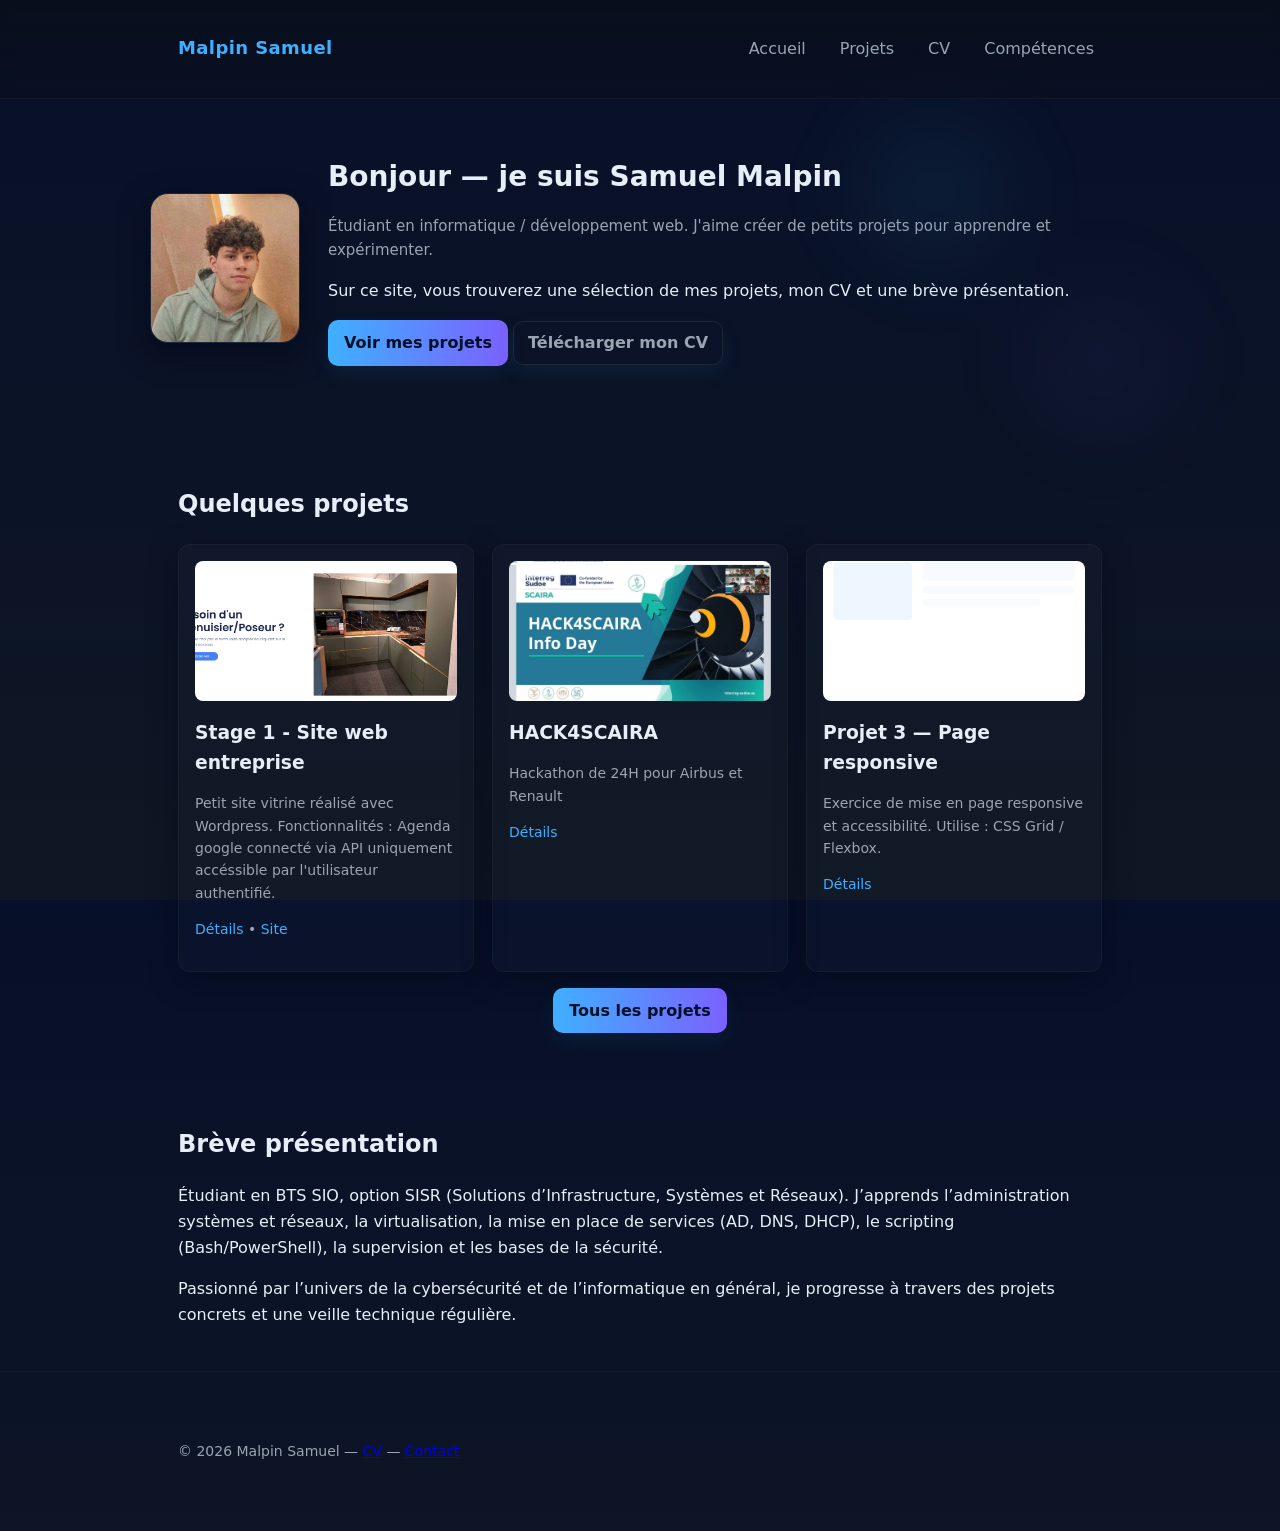
==== index.html @ 8abac630 "V0.1 portfolio" ====
<!doctype html>
<html lang="fr">
<head>
  <meta charset="utf-8" />
  <meta name="viewport" content="width=device-width,initial-scale=1" />
  <title>Portfolio étudiant — Malpin Samuel</title>
  <link rel="stylesheet" href="./css/style.css" />
</head>
<body>
  <header class="site-header">
    <div class="container">
      <a class="brand" href="./">Malpin Samuel</a>
      <nav class="nav">
        <a href="./">Accueil</a>
        <a href="./projects.html">Projets</a>
  <a href="./cv.html">CV</a>
  <a href="./competences.html">Compétences</a>
      </nav>
      <button id="nav-toggle" class="nav-toggle">☰</button>
    </div>
  </header>

  <main>
    <section class="hero container">
      <img class="profile" src="./assets/profilepic.jpg" alt="Photo profil" />
      <div class="hero-text">
        <h1>Bonjour — je suis Samuel Malpin</h1>
        <p class="lead">Étudiant en informatique / développement web. J'aime créer de petits projets pour apprendre et expérimenter.</p>
        <p>Sur ce site, vous trouverez une sélection de mes projets, mon CV et une brève présentation.</p>
        <p class="cta">
          <a class="btn" href="./projects.html">Voir mes projets</a>
          <a class="btn btn-outline" href="./assets/CVpro.pdf">Télécharger mon CV</a>
        </p>
      </div>
    </section>

    <section class="container projects-preview">
      <h2>Quelques projets</h2>
      <div class="grid">
        <article class="card">
          <img src="./assets/image_stage1.png" alt="Projet 1" />
          <h3>Stage 1 - Site web entreprise</h3>
          <p>Petit site vitrine réalisé avec Wordpress. Fonctionnalités : Agenda google connecté via API uniquement accéssible par l'utilisateur authentifié.</p>
          <p><a class="link" href="./projet1.html">Détails</a> • <a class="link" href="#">Site</a></p>
        </article>

        <article class="card">
          <img src="./assets/logohackathon.jpg" alt="Projet 2" />
          <h3>HACK4SCAIRA</h3>
          <p>Hackathon de 24H pour Airbus et Renault</p>
          <p><a class="link" href="./hack4scaira.html">Détails</a></p>
        </article>

        <article class="card">
          <img src="./assets/project-placeholder.svg" alt="Projet 3" />
          <h3>Projet 3 — Page responsive</h3>
          <p>Exercice de mise en page responsive et accessibilité. Utilise : CSS Grid / Flexbox.</p>
          <p><a class="link" href="#">Détails</a></p>
        </article>
      </div>
      <p class="center"><a class="btn" href="./projects.html">Tous les projets</a></p>
    </section>

    <section class="container about">
      <h2>Brève présentation</h2>
      <p>Étudiant en BTS SIO, option SISR (Solutions d’Infrastructure, Systèmes et Réseaux). J’apprends l’administration systèmes et réseaux, la virtualisation, la mise en place de services (AD, DNS, DHCP), le scripting (Bash/PowerShell), la supervision et les bases de la sécurité.</p>
      <p>Passionné par l’univers de la cybersécurité et de l’informatique en général, je progresse à travers des projets concrets et une veille technique régulière.</p>
    </section>
  </main>

  <footer class="site-footer">
    <div class="container">
      <p>© <span id="year"></span> Malpin Samuel — <a href="./cv.html">CV</a> — <a href="./cv.html">Contact</a></p>
    </div>
  </footer>

  <script src="./js/script.js"></script>
</body>
</html>
---- css/style.css ----
:root{
  --bg: #0f1724; /* deep navy */
  --bg-2: linear-gradient(180deg,#071029 0%, #0f1724 100%);
  --card: rgba(255,255,255,0.04);
  --card-2: rgba(255,255,255,0.06);
  --glass: rgba(255,255,255,0.06);
  --accent: #3fb0ff; /* bright cyan */
  --accent-2: #7b61ff; /* violet-ish */
  --muted: #9aa4b2;
  --shadow: 0 10px 30px rgba(2,6,23,0.6);
}

*{box-sizing:border-box}
html,body{height:100%}
body{
  font-family: Inter, system-ui, -apple-system, 'Segoe UI', Roboto, 'Helvetica Neue', Arial;
  margin:0;
  background: var(--bg-2);
  color: #e6eef8;
  line-height:1.6;
  -webkit-font-smoothing:antialiased;
  -moz-osx-font-smoothing:grayscale;
}

.container{max-width:980px;margin:0 auto;padding:28px}

/* Header */
.site-header{position:sticky;top:0;backdrop-filter: blur(6px);background:linear-gradient(180deg, rgba(10,14,20,0.6), rgba(10,14,20,0.3));border-bottom:1px solid rgba(255,255,255,0.04);z-index:30}
.site-header .container{display:flex;align-items:center;gap:18px}
.brand{font-weight:700;color:var(--accent);text-decoration:none;font-size:18px;letter-spacing:0.4px}
.nav{margin-left:auto;display:flex;gap:18px;align-items:center}
.nav a{color:var(--muted);text-decoration:none;padding:8px;border-radius:6px;transition:all .2s ease}
.nav a:hover{color:var(--accent);transform:translateY(-2px)}
.nav a:focus{outline:2px dashed rgba(63,176,255,0.28);outline-offset:4px}
.nav-toggle{display:none;background:none;border:0;font-size:20px;color:var(--muted)}

/* Hero */
.hero{display:flex;gap:28px;align-items:center;padding:56px 0;position:relative;overflow:visible}
.hero::before{content:'';position:absolute;right:-10%;top:-10%;width:420px;height:420px;background:radial-gradient(circle at 30% 30%, rgba(63,176,255,0.08), transparent 30%), radial-gradient(circle at 70% 70%, rgba(123,97,255,0.06), transparent 30%);filter: blur(28px);transform:translateZ(0);pointer-events:none}
.profile{width:150px;height:150px;border-radius:18px;background:linear-gradient(180deg,#ffffff08,#ffffff04);border:1px solid rgba(255,255,255,0.06);box-shadow: var(--shadow);transition:transform .35s cubic-bezier(.2,.9,.2,1), box-shadow .35s}
.profile:hover{transform:translateY(-6px) rotate(-1deg);box-shadow:0 18px 40px rgba(11,116,222,0.12)}
.hero-text h1{font-size:28px;margin:0 0 8px}
.lead{color:var(--muted);font-size:15px}

.cta{margin-top:12px}
.btn{display:inline-block;background:linear-gradient(90deg,var(--accent),var(--accent-2));color:#021026;padding:10px 16px;border-radius:10px;text-decoration:none;font-weight:600;box-shadow:0 8px 20px rgba(63,176,255,0.08);transition:transform .18s ease, box-shadow .18s}
.btn:hover{transform:translateY(-4px);box-shadow:0 16px 40px rgba(63,176,255,0.14)}
.btn-outline{background:transparent;border:1px solid rgba(255,255,255,0.08);color:var(--muted);padding:8px 14px;border-radius:10px}

/* Grid & cards */
.projects-preview .grid,.grid{display:grid;grid-template-columns:repeat(auto-fit,minmax(220px,1fr));gap:18px}
.card{background:linear-gradient(180deg, rgba(255,255,255,0.02), rgba(255,255,255,0.015));padding:16px;border-radius:12px;border:1px solid rgba(255,255,255,0.03);box-shadow:0 8px 30px rgba(2,6,23,0.45);transition:transform .28s cubic-bezier(.2,.9,.2,1), box-shadow .28s, border-color .28s}
.card:hover{transform:translateY(-8px);box-shadow:0 24px 60px rgba(2,6,23,0.6);border-color:rgba(63,176,255,0.12)}
.card img{width:100%;height:140px;object-fit:cover;border-radius:8px}
.card h3{margin:10px 0 6px}
.card p{color:var(--muted);font-size:14px}

.center{text-align:center}

.site-footer{padding:26px 0;color:var(--muted);font-size:14px;border-top:1px solid rgba(255,255,255,0.02)}
.cv h1{margin-top:8px}
.skills{display:flex;gap:8px;flex-wrap:wrap;list-style:none;padding:0}
.skills li{background:linear-gradient(90deg, rgba(63,176,255,0.08), rgba(123,97,255,0.06));padding:6px 10px;border-radius:999px;color:var(--muted);font-weight:600}

/* Links */
.link{color:var(--accent);text-decoration:none;position:relative}
.link::after{content:'';position:absolute;left:0;bottom:-2px;height:2px;width:100%;background:linear-gradient(90deg,var(--accent),var(--accent-2));transform:scaleX(0);transform-origin:left;transition:transform .28s}
.link:hover::after{transform:scaleX(1)}

/* small helpers */
.muted{color:var(--muted)}

/* Timeline */
.timeline {
  position: relative;
  margin: 20px 0;
  padding: 20px 0;
  list-style: none;
}

.timeline::before {
  content: '';
  position: absolute;
  top: 0;
  bottom: 0;
  left: 30px;
  width: 4px;
  background: #e9ecef;
}

.timeline-item {
  position: relative;
  margin-bottom: 20px;
  padding-left: 60px;
}

.timeline-item::before {
  content: '';
  position: absolute;
  left: 22px;
  top: 5px;
  width: 20px;
  height: 20px;
  border-radius: 50%;
  background: var(--accent);
  border: 3px solid var(--bg);
}

.timeline-content {
  background: var(--card);
  padding: 20px;
  border-radius: 8px;
  position: relative;
  color: var(--muted);
}

.timeline-content h3 {
  margin-top: 0;
  color: #e6eef8;
}

/* Modal Styles */
.modal {
  display: none; /* Hidden by default */
  position: fixed; /* Stay in place */
  z-index: 100; /* Sit on top */
  left: 0;
  top: 0;
  width: 100%;
  height: 100%;
  overflow: auto; /* Enable scroll if needed */
  background-color: rgba(15, 23, 36, 0.8); /* Black w/ opacity */
  backdrop-filter: blur(5px);
  animation: fadeIn 0.3s ease;
}

.modal-content {
  position: relative;
  margin: 5% auto;
  padding: 20px;
  width: 90%;
  max-width: 800px;
  background: var(--bg);
  border-radius: 12px;
  border: 1px solid rgba(255,255,255,0.1);
}

.modal-image {
  width: 100%;
  height: auto;
  border-radius: 8px;
}

.modal-close {
  color: #aaa;
  position: absolute;
  top: 10px;
  right: 25px;
  font-size: 35px;
  font-weight: bold;
  cursor: pointer;
}

.modal-close:hover,
.modal-close:focus {
  color: #fff;
  text-decoration: none;
}

@keyframes fadeIn {
  from {opacity: 0;}
  to {opacity: 1;}
}

.timeline-content .btn-outline {
    margin-top: 10px;
}

@media (max-width:900px){
  .hero{flex-direction:column;text-align:center;padding:32px 0}
  .hero::before{display:none}
}

@media (max-width:720px){
  .nav{display:none}
  .nav-toggle{display:block;margin-left:auto}
  .profile{width:120px;height:120px;border-radius:14px}
}

/* Respect reduced motion settings */
@media (prefers-reduced-motion:reduce){
  *{transition:none!important;animation:none!important}
}

/* Accessibility: focus visible */
:focus{outline:none}
button:focus,.btn:focus,.nav a:focus{outline:3px solid rgba(63,176,255,0.16);outline-offset:3px}
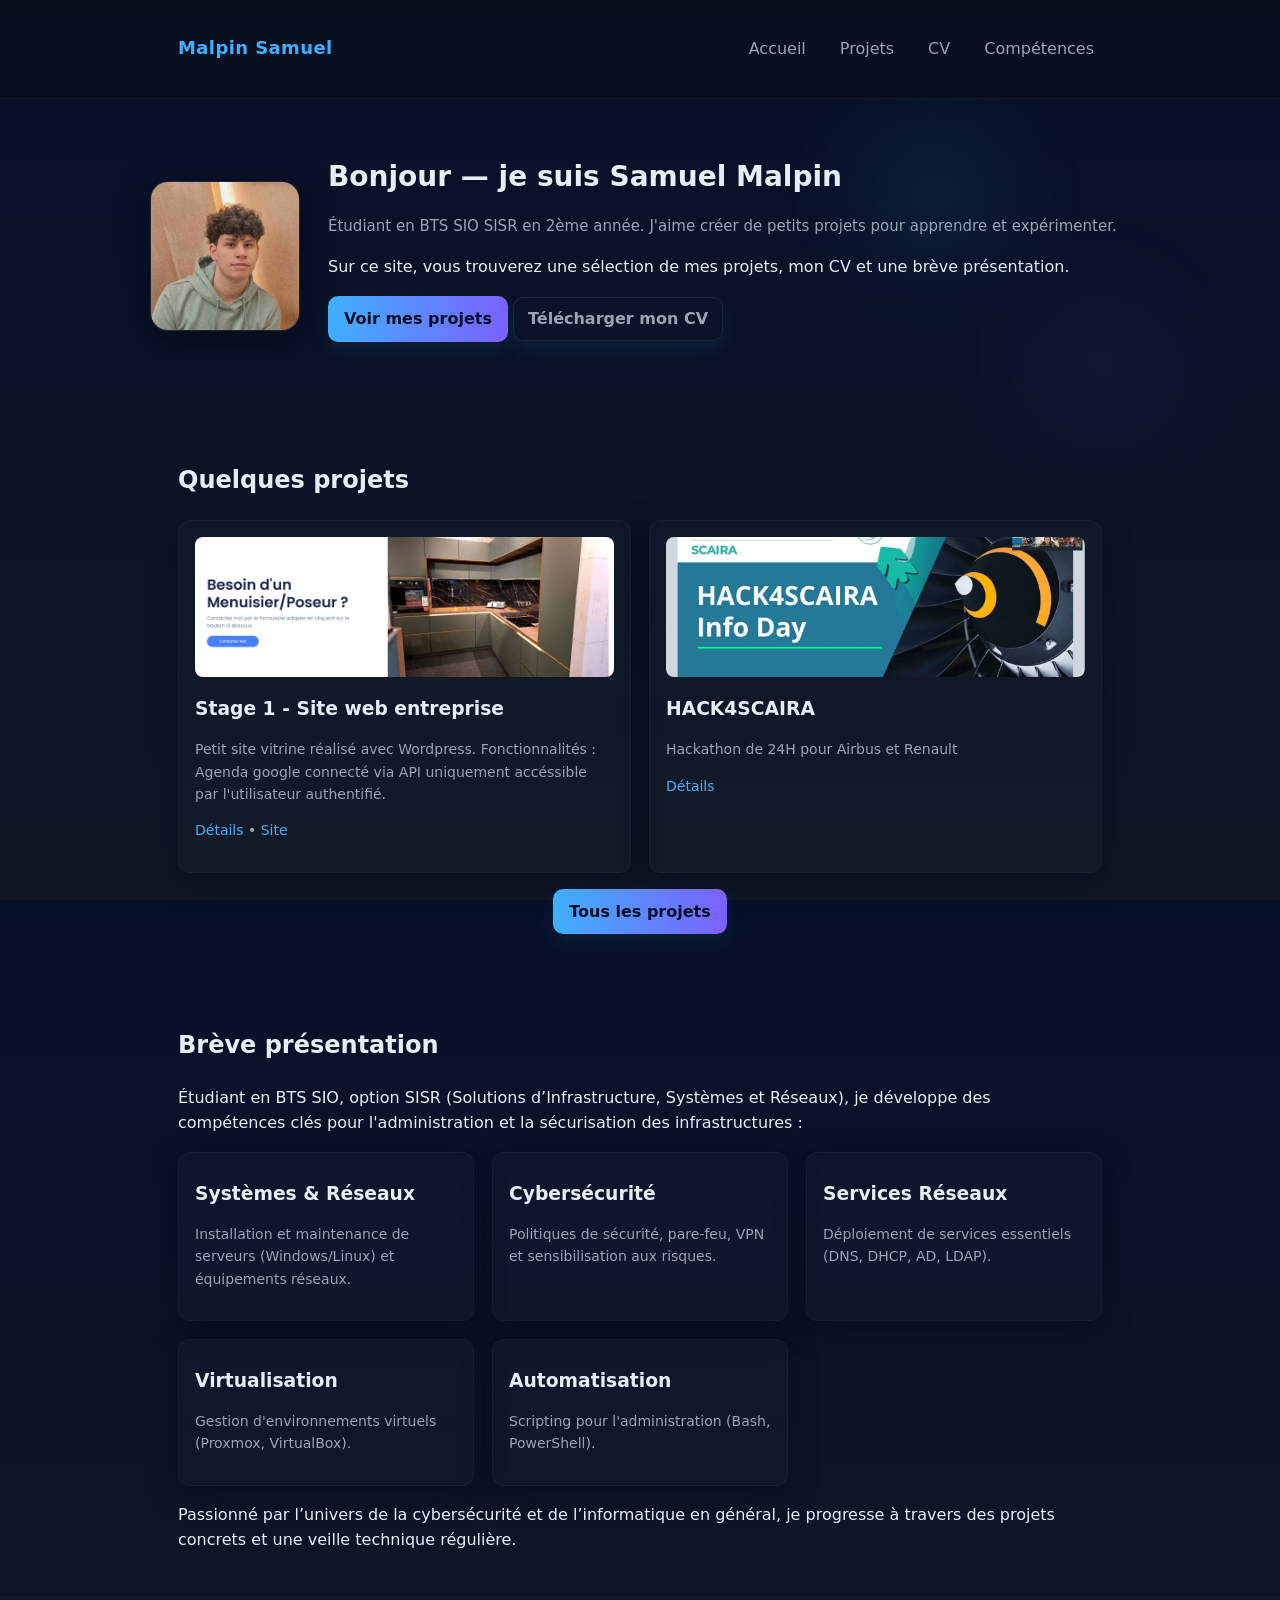
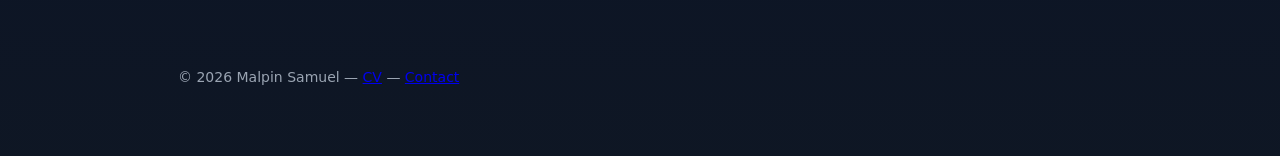
==== commit 9f475465: "update portfolio content Added .htaccess file to enforce HTTPS redirection. Updated index.html with " ====
--- a/index.html
+++ b/index.html
@@ -1,79 +1,106 @@
-<!doctype html>
-<html lang="fr">
-<head>
-  <meta charset="utf-8" />
-  <meta name="viewport" content="width=device-width,initial-scale=1" />
-  <title>Portfolio étudiant — Malpin Samuel</title>
-  <link rel="stylesheet" href="./css/style.css" />
-</head>
-<body>
-  <header class="site-header">
-    <div class="container">
-      <a class="brand" href="./">Malpin Samuel</a>
-      <nav class="nav">
-        <a href="./">Accueil</a>
-        <a href="./projects.html">Projets</a>
-  <a href="./cv.html">CV</a>
-  <a href="./competences.html">Compétences</a>
-      </nav>
-      <button id="nav-toggle" class="nav-toggle">☰</button>
-    </div>
-  </header>
-
-  <main>
-    <section class="hero container">
-      <img class="profile" src="./assets/profilepic.jpg" alt="Photo profil" />
-      <div class="hero-text">
-        <h1>Bonjour — je suis Samuel Malpin</h1>
-        <p class="lead">Étudiant en informatique / développement web. J'aime créer de petits projets pour apprendre et expérimenter.</p>
-        <p>Sur ce site, vous trouverez une sélection de mes projets, mon CV et une brève présentation.</p>
-        <p class="cta">
-          <a class="btn" href="./projects.html">Voir mes projets</a>
-          <a class="btn btn-outline" href="./assets/CVpro.pdf">Télécharger mon CV</a>
-        </p>
-      </div>
-    </section>
-
-    <section class="container projects-preview">
-      <h2>Quelques projets</h2>
-      <div class="grid">
-        <article class="card">
-          <img src="./assets/image_stage1.png" alt="Projet 1" />
-          <h3>Stage 1 - Site web entreprise</h3>
-          <p>Petit site vitrine réalisé avec Wordpress. Fonctionnalités : Agenda google connecté via API uniquement accéssible par l'utilisateur authentifié.</p>
-          <p><a class="link" href="./projet1.html">Détails</a> • <a class="link" href="#">Site</a></p>
-        </article>
-
-        <article class="card">
-          <img src="./assets/logohackathon.jpg" alt="Projet 2" />
-          <h3>HACK4SCAIRA</h3>
-          <p>Hackathon de 24H pour Airbus et Renault</p>
-          <p><a class="link" href="./hack4scaira.html">Détails</a></p>
-        </article>
-
-        <article class="card">
-          <img src="./assets/project-placeholder.svg" alt="Projet 3" />
-          <h3>Projet 3 — Page responsive</h3>
-          <p>Exercice de mise en page responsive et accessibilité. Utilise : CSS Grid / Flexbox.</p>
-          <p><a class="link" href="#">Détails</a></p>
-        </article>
-      </div>
-      <p class="center"><a class="btn" href="./projects.html">Tous les projets</a></p>
-    </section>
-
-    <section class="container about">
-      <h2>Brève présentation</h2>
-      <p>Étudiant en BTS SIO, option SISR (Solutions d’Infrastructure, Systèmes et Réseaux). J’apprends l’administration systèmes et réseaux, la virtualisation, la mise en place de services (AD, DNS, DHCP), le scripting (Bash/PowerShell), la supervision et les bases de la sécurité.</p>
-      <p>Passionné par l’univers de la cybersécurité et de l’informatique en général, je progresse à travers des projets concrets et une veille technique régulière.</p>
-    </section>
-  </main>
-
-  <footer class="site-footer">
-    <div class="container">
-      <p>© <span id="year"></span> Malpin Samuel — <a href="./cv.html">CV</a> — <a href="./cv.html">Contact</a></p>
-    </div>
-  </footer>
-
-  <script src="./js/script.js"></script>
-</body>
-</html>
+<!doctype html>
+<html lang="fr">
+
+<head>
+  <meta charset="utf-8" />
+  <meta name="viewport" content="width=device-width,initial-scale=1" />
+  <title>Portfolio étudiant — Malpin Samuel</title>
+  <meta name="description"
+    content="Portfolio de Malpin Samuel, étudiant en BTS SIO SISR. Découvrez mes compétences en administration système, réseau et cybersécurité." />
+  <link rel="stylesheet" href="./css/style.css" />
+</head>
+
+<body>
+  <header class="site-header">
+    <div class="container">
+      <a class="brand" href="./">Malpin Samuel</a>
+      <nav class="nav">
+        <a href="./">Accueil</a>
+        <a href="./projects.html">Projets</a>
+        <a href="./cv.html">CV</a>
+        <a href="./competences.html">Compétences</a>
+      </nav>
+      <button id="nav-toggle" class="nav-toggle">☰</button>
+    </div>
+  </header>
+
+  <main>
+    <section class="hero container">
+      <img class="profile" src="./assets/profilepic.jpg" alt="Photo profil" />
+      <div class="hero-text">
+        <h1>Bonjour — je suis Samuel Malpin</h1>
+        <p class="lead">Étudiant en BTS SIO SISR en 2ème année. J'aime créer de petits projets pour apprendre et
+          expérimenter.</p>
+        <p>Sur ce site, vous trouverez une sélection de mes projets, mon CV et une brève présentation.</p>
+        <p class="cta">
+          <a class="btn" href="./projects.html">Voir mes projets</a>
+          <a class="btn btn-outline" href="./assets/CVpro.pdf">Télécharger mon CV</a>
+        </p>
+      </div>
+    </section>
+
+    <section class="container projects-preview">
+      <h2>Quelques projets</h2>
+      <div class="grid">
+        <article class="card">
+          <img src="./assets/image_stage1.png" alt="Projet 1" />
+          <h3>Stage 1 - Site web entreprise</h3>
+          <p>Petit site vitrine réalisé avec Wordpress. Fonctionnalités : Agenda google connecté via API uniquement
+            accéssible par l'utilisateur authentifié.</p>
+          <p><a class="link" href="./projet1.html">Détails</a> • <a class="link" href="#">Site</a></p>
+        </article>
+
+        <article class="card">
+          <img src="./assets/logohackathon.jpg" alt="Projet 2" />
+          <h3>HACK4SCAIRA</h3>
+          <p>Hackathon de 24H pour Airbus et Renault</p>
+          <p><a class="link" href="./hack4scaira.html">Détails</a></p>
+        </article>
+
+      </div>
+      <p class="center"><a class="btn" href="./projects.html">Tous les projets</a></p>
+    </section>
+
+    <section class="container about">
+      <h2>Brève présentation</h2>
+      <p>Étudiant en BTS SIO, option SISR (Solutions d’Infrastructure, Systèmes et Réseaux), je développe des
+        compétences clés pour l'administration et la sécurisation des infrastructures :</p>
+      <div class="grid skills-grid">
+        <div class="card skill-card">
+          <h3>Systèmes & Réseaux</h3>
+          <p>Installation et maintenance de serveurs (Windows/Linux) et équipements réseaux.</p>
+        </div>
+        <div class="card skill-card">
+          <h3>Cybersécurité</h3>
+          <p>Politiques de sécurité, pare-feu, VPN et sensibilisation aux risques.</p>
+        </div>
+        <div class="card skill-card">
+          <h3>Services Réseaux</h3>
+          <p>Déploiement de services essentiels (DNS, DHCP, AD, LDAP).</p>
+        </div>
+        <div class="card skill-card">
+          <h3>Virtualisation</h3>
+          <p>Gestion d'environnements virtuels (Proxmox, VirtualBox).</p>
+        </div>
+        <div class="card skill-card">
+          <h3>Automatisation</h3>
+          <p>Scripting pour l'administration (Bash, PowerShell).</p>
+        </div>
+      </div>
+
+      <p>Passionné par l’univers de la cybersécurité et de l’informatique en général, je progresse à travers des projets
+        concrets et une veille technique régulière.</p>
+    </section>
+  </main>
+
+  <footer class="site-footer">
+    <div class="container">
+      <p>© <span id="year"></span> Malpin Samuel — <a href="./cv.html">CV</a> — <a
+          href="mailto:votre.email@exemple.com">Contact</a></p>
+    </div>
+  </footer>
+
+  <script src="./js/script.js"></script>
+</body>
+
+</html>
--- a/css/style.css
+++ b/css/style.css
@@ -1,197 +1,197 @@
-:root{
-  --bg: #0f1724; /* deep navy */
-  --bg-2: linear-gradient(180deg,#071029 0%, #0f1724 100%);
-  --card: rgba(255,255,255,0.04);
-  --card-2: rgba(255,255,255,0.06);
-  --glass: rgba(255,255,255,0.06);
-  --accent: #3fb0ff; /* bright cyan */
-  --accent-2: #7b61ff; /* violet-ish */
-  --muted: #9aa4b2;
-  --shadow: 0 10px 30px rgba(2,6,23,0.6);
-}
-
-*{box-sizing:border-box}
-html,body{height:100%}
-body{
-  font-family: Inter, system-ui, -apple-system, 'Segoe UI', Roboto, 'Helvetica Neue', Arial;
-  margin:0;
-  background: var(--bg-2);
-  color: #e6eef8;
-  line-height:1.6;
-  -webkit-font-smoothing:antialiased;
-  -moz-osx-font-smoothing:grayscale;
-}
-
-.container{max-width:980px;margin:0 auto;padding:28px}
-
-/* Header */
-.site-header{position:sticky;top:0;backdrop-filter: blur(6px);background:linear-gradient(180deg, rgba(10,14,20,0.6), rgba(10,14,20,0.3));border-bottom:1px solid rgba(255,255,255,0.04);z-index:30}
-.site-header .container{display:flex;align-items:center;gap:18px}
-.brand{font-weight:700;color:var(--accent);text-decoration:none;font-size:18px;letter-spacing:0.4px}
-.nav{margin-left:auto;display:flex;gap:18px;align-items:center}
-.nav a{color:var(--muted);text-decoration:none;padding:8px;border-radius:6px;transition:all .2s ease}
-.nav a:hover{color:var(--accent);transform:translateY(-2px)}
-.nav a:focus{outline:2px dashed rgba(63,176,255,0.28);outline-offset:4px}
-.nav-toggle{display:none;background:none;border:0;font-size:20px;color:var(--muted)}
-
-/* Hero */
-.hero{display:flex;gap:28px;align-items:center;padding:56px 0;position:relative;overflow:visible}
-.hero::before{content:'';position:absolute;right:-10%;top:-10%;width:420px;height:420px;background:radial-gradient(circle at 30% 30%, rgba(63,176,255,0.08), transparent 30%), radial-gradient(circle at 70% 70%, rgba(123,97,255,0.06), transparent 30%);filter: blur(28px);transform:translateZ(0);pointer-events:none}
-.profile{width:150px;height:150px;border-radius:18px;background:linear-gradient(180deg,#ffffff08,#ffffff04);border:1px solid rgba(255,255,255,0.06);box-shadow: var(--shadow);transition:transform .35s cubic-bezier(.2,.9,.2,1), box-shadow .35s}
-.profile:hover{transform:translateY(-6px) rotate(-1deg);box-shadow:0 18px 40px rgba(11,116,222,0.12)}
-.hero-text h1{font-size:28px;margin:0 0 8px}
-.lead{color:var(--muted);font-size:15px}
-
-.cta{margin-top:12px}
-.btn{display:inline-block;background:linear-gradient(90deg,var(--accent),var(--accent-2));color:#021026;padding:10px 16px;border-radius:10px;text-decoration:none;font-weight:600;box-shadow:0 8px 20px rgba(63,176,255,0.08);transition:transform .18s ease, box-shadow .18s}
-.btn:hover{transform:translateY(-4px);box-shadow:0 16px 40px rgba(63,176,255,0.14)}
-.btn-outline{background:transparent;border:1px solid rgba(255,255,255,0.08);color:var(--muted);padding:8px 14px;border-radius:10px}
-
-/* Grid & cards */
-.projects-preview .grid,.grid{display:grid;grid-template-columns:repeat(auto-fit,minmax(220px,1fr));gap:18px}
-.card{background:linear-gradient(180deg, rgba(255,255,255,0.02), rgba(255,255,255,0.015));padding:16px;border-radius:12px;border:1px solid rgba(255,255,255,0.03);box-shadow:0 8px 30px rgba(2,6,23,0.45);transition:transform .28s cubic-bezier(.2,.9,.2,1), box-shadow .28s, border-color .28s}
-.card:hover{transform:translateY(-8px);box-shadow:0 24px 60px rgba(2,6,23,0.6);border-color:rgba(63,176,255,0.12)}
-.card img{width:100%;height:140px;object-fit:cover;border-radius:8px}
-.card h3{margin:10px 0 6px}
-.card p{color:var(--muted);font-size:14px}
-
-.center{text-align:center}
-
-.site-footer{padding:26px 0;color:var(--muted);font-size:14px;border-top:1px solid rgba(255,255,255,0.02)}
-.cv h1{margin-top:8px}
-.skills{display:flex;gap:8px;flex-wrap:wrap;list-style:none;padding:0}
-.skills li{background:linear-gradient(90deg, rgba(63,176,255,0.08), rgba(123,97,255,0.06));padding:6px 10px;border-radius:999px;color:var(--muted);font-weight:600}
-
-/* Links */
-.link{color:var(--accent);text-decoration:none;position:relative}
-.link::after{content:'';position:absolute;left:0;bottom:-2px;height:2px;width:100%;background:linear-gradient(90deg,var(--accent),var(--accent-2));transform:scaleX(0);transform-origin:left;transition:transform .28s}
-.link:hover::after{transform:scaleX(1)}
-
-/* small helpers */
-.muted{color:var(--muted)}
-
-/* Timeline */
-.timeline {
-  position: relative;
-  margin: 20px 0;
-  padding: 20px 0;
-  list-style: none;
-}
-
-.timeline::before {
-  content: '';
-  position: absolute;
-  top: 0;
-  bottom: 0;
-  left: 30px;
-  width: 4px;
-  background: #e9ecef;
-}
-
-.timeline-item {
-  position: relative;
-  margin-bottom: 20px;
-  padding-left: 60px;
-}
-
-.timeline-item::before {
-  content: '';
-  position: absolute;
-  left: 22px;
-  top: 5px;
-  width: 20px;
-  height: 20px;
-  border-radius: 50%;
-  background: var(--accent);
-  border: 3px solid var(--bg);
-}
-
-.timeline-content {
-  background: var(--card);
-  padding: 20px;
-  border-radius: 8px;
-  position: relative;
-  color: var(--muted);
-}
-
-.timeline-content h3 {
-  margin-top: 0;
-  color: #e6eef8;
-}
-
-/* Modal Styles */
-.modal {
-  display: none; /* Hidden by default */
-  position: fixed; /* Stay in place */
-  z-index: 100; /* Sit on top */
-  left: 0;
-  top: 0;
-  width: 100%;
-  height: 100%;
-  overflow: auto; /* Enable scroll if needed */
-  background-color: rgba(15, 23, 36, 0.8); /* Black w/ opacity */
-  backdrop-filter: blur(5px);
-  animation: fadeIn 0.3s ease;
-}
-
-.modal-content {
-  position: relative;
-  margin: 5% auto;
-  padding: 20px;
-  width: 90%;
-  max-width: 800px;
-  background: var(--bg);
-  border-radius: 12px;
-  border: 1px solid rgba(255,255,255,0.1);
-}
-
-.modal-image {
-  width: 100%;
-  height: auto;
-  border-radius: 8px;
-}
-
-.modal-close {
-  color: #aaa;
-  position: absolute;
-  top: 10px;
-  right: 25px;
-  font-size: 35px;
-  font-weight: bold;
-  cursor: pointer;
-}
-
-.modal-close:hover,
-.modal-close:focus {
-  color: #fff;
-  text-decoration: none;
-}
-
-@keyframes fadeIn {
-  from {opacity: 0;}
-  to {opacity: 1;}
-}
-
-.timeline-content .btn-outline {
-    margin-top: 10px;
-}
-
-@media (max-width:900px){
-  .hero{flex-direction:column;text-align:center;padding:32px 0}
-  .hero::before{display:none}
-}
-
-@media (max-width:720px){
-  .nav{display:none}
-  .nav-toggle{display:block;margin-left:auto}
-  .profile{width:120px;height:120px;border-radius:14px}
-}
-
-/* Respect reduced motion settings */
-@media (prefers-reduced-motion:reduce){
-  *{transition:none!important;animation:none!important}
-}
-
-/* Accessibility: focus visible */
-:focus{outline:none}
-button:focus,.btn:focus,.nav a:focus{outline:3px solid rgba(63,176,255,0.16);outline-offset:3px}
+:root{
+  --bg: #0f1724; /* deep navy */
+  --bg-2: linear-gradient(180deg,#071029 0%, #0f1724 100%);
+  --card: rgba(255,255,255,0.04);
+  --card-2: rgba(255,255,255,0.06);
+  --glass: rgba(255,255,255,0.06);
+  --accent: #3fb0ff; /* bright cyan */
+  --accent-2: #7b61ff; /* violet-ish */
+  --muted: #9aa4b2;
+  --shadow: 0 10px 30px rgba(2,6,23,0.6);
+}
+
+*{box-sizing:border-box}
+html,body{height:100%}
+body{
+  font-family: Inter, system-ui, -apple-system, 'Segoe UI', Roboto, 'Helvetica Neue', Arial;
+  margin:0;
+  background: var(--bg-2);
+  color: #e6eef8;
+  line-height:1.6;
+  -webkit-font-smoothing:antialiased;
+  -moz-osx-font-smoothing:grayscale;
+}
+
+.container{max-width:980px;margin:0 auto;padding:28px}
+
+/* Header */
+.site-header{position:sticky;top:0;backdrop-filter: blur(6px);background:linear-gradient(180deg, rgba(10,14,20,0.6), rgba(10,14,20,0.3));border-bottom:1px solid rgba(255,255,255,0.04);z-index:30}
+.site-header .container{display:flex;align-items:center;gap:18px}
+.brand{font-weight:700;color:var(--accent);text-decoration:none;font-size:18px;letter-spacing:0.4px}
+.nav{margin-left:auto;display:flex;gap:18px;align-items:center}
+.nav a{color:var(--muted);text-decoration:none;padding:8px;border-radius:6px;transition:all .2s ease}
+.nav a:hover{color:var(--accent);transform:translateY(-2px)}
+.nav a:focus{outline:2px dashed rgba(63,176,255,0.28);outline-offset:4px}
+.nav-toggle{display:none;background:none;border:0;font-size:20px;color:var(--muted)}
+
+/* Hero */
+.hero{display:flex;gap:28px;align-items:center;padding:56px 0;position:relative;overflow:visible}
+.hero::before{content:'';position:absolute;right:-10%;top:-10%;width:420px;height:420px;background:radial-gradient(circle at 30% 30%, rgba(63,176,255,0.08), transparent 30%), radial-gradient(circle at 70% 70%, rgba(123,97,255,0.06), transparent 30%);filter: blur(28px);transform:translateZ(0);pointer-events:none}
+.profile{width:150px;height:150px;border-radius:18px;background:linear-gradient(180deg,#ffffff08,#ffffff04);border:1px solid rgba(255,255,255,0.06);box-shadow: var(--shadow);transition:transform .35s cubic-bezier(.2,.9,.2,1), box-shadow .35s}
+.profile:hover{transform:translateY(-6px) rotate(-1deg);box-shadow:0 18px 40px rgba(11,116,222,0.12)}
+.hero-text h1{font-size:28px;margin:0 0 8px}
+.lead{color:var(--muted);font-size:15px}
+
+.cta{margin-top:12px}
+.btn{display:inline-block;background:linear-gradient(90deg,var(--accent),var(--accent-2));color:#021026;padding:10px 16px;border-radius:10px;text-decoration:none;font-weight:600;box-shadow:0 8px 20px rgba(63,176,255,0.08);transition:transform .18s ease, box-shadow .18s}
+.btn:hover{transform:translateY(-4px);box-shadow:0 16px 40px rgba(63,176,255,0.14)}
+.btn-outline{background:transparent;border:1px solid rgba(255,255,255,0.08);color:var(--muted);padding:8px 14px;border-radius:10px}
+
+/* Grid & cards */
+.projects-preview .grid,.grid{display:grid;grid-template-columns:repeat(auto-fit,minmax(220px,1fr));gap:18px}
+.card{background:linear-gradient(180deg, rgba(255,255,255,0.02), rgba(255,255,255,0.015));padding:16px;border-radius:12px;border:1px solid rgba(255,255,255,0.03);box-shadow:0 8px 30px rgba(2,6,23,0.45);transition:transform .28s cubic-bezier(.2,.9,.2,1), box-shadow .28s, border-color .28s}
+.card:hover{transform:translateY(-8px);box-shadow:0 24px 60px rgba(2,6,23,0.6);border-color:rgba(63,176,255,0.12)}
+.card img{width:100%;height:140px;object-fit:cover;border-radius:8px}
+.card h3{margin:10px 0 6px}
+.card p{color:var(--muted);font-size:14px}
+
+.center{text-align:center}
+
+.site-footer{padding:26px 0;color:var(--muted);font-size:14px;border-top:1px solid rgba(255,255,255,0.02)}
+.cv h1{margin-top:8px}
+.skills{display:flex;gap:8px;flex-wrap:wrap;list-style:none;padding:0}
+.skills li{background:linear-gradient(90deg, rgba(63,176,255,0.08), rgba(123,97,255,0.06));padding:6px 10px;border-radius:999px;color:var(--muted);font-weight:600}
+
+/* Links */
+.link{color:var(--accent);text-decoration:none;position:relative}
+.link::after{content:'';position:absolute;left:0;bottom:-2px;height:2px;width:100%;background:linear-gradient(90deg,var(--accent),var(--accent-2));transform:scaleX(0);transform-origin:left;transition:transform .28s}
+.link:hover::after{transform:scaleX(1)}
+
+/* small helpers */
+.muted{color:var(--muted)}
+
+/* Timeline */
+.timeline {
+  position: relative;
+  margin: 20px 0;
+  padding: 20px 0;
+  list-style: none;
+}
+
+.timeline::before {
+  content: '';
+  position: absolute;
+  top: 0;
+  bottom: 0;
+  left: 30px;
+  width: 4px;
+  background: #e9ecef;
+}
+
+.timeline-item {
+  position: relative;
+  margin-bottom: 20px;
+  padding-left: 60px;
+}
+
+.timeline-item::before {
+  content: '';
+  position: absolute;
+  left: 22px;
+  top: 5px;
+  width: 20px;
+  height: 20px;
+  border-radius: 50%;
+  background: var(--accent);
+  border: 3px solid var(--bg);
+}
+
+.timeline-content {
+  background: var(--card);
+  padding: 20px;
+  border-radius: 8px;
+  position: relative;
+  color: var(--muted);
+}
+
+.timeline-content h3 {
+  margin-top: 0;
+  color: #e6eef8;
+}
+
+/* Modal Styles */
+.modal {
+  display: none; /* Hidden by default */
+  position: fixed; /* Stay in place */
+  z-index: 100; /* Sit on top */
+  left: 0;
+  top: 0;
+  width: 100%;
+  height: 100%;
+  overflow: auto; /* Enable scroll if needed */
+  background-color: rgba(15, 23, 36, 0.8); /* Black w/ opacity */
+  backdrop-filter: blur(5px);
+  animation: fadeIn 0.3s ease;
+}
+
+.modal-content {
+  position: relative;
+  margin: 5% auto;
+  padding: 20px;
+  width: 90%;
+  max-width: 800px;
+  background: var(--bg);
+  border-radius: 12px;
+  border: 1px solid rgba(255,255,255,0.1);
+}
+
+.modal-image {
+  width: 100%;
+  height: auto;
+  border-radius: 8px;
+}
+
+.modal-close {
+  color: #aaa;
+  position: absolute;
+  top: 10px;
+  right: 25px;
+  font-size: 35px;
+  font-weight: bold;
+  cursor: pointer;
+}
+
+.modal-close:hover,
+.modal-close:focus {
+  color: #fff;
+  text-decoration: none;
+}
+
+@keyframes fadeIn {
+  from {opacity: 0;}
+  to {opacity: 1;}
+}
+
+.timeline-content .btn-outline {
+    margin-top: 10px;
+}
+
+@media (max-width:900px){
+  .hero{flex-direction:column;text-align:center;padding:32px 0}
+  .hero::before{display:none}
+}
+
+@media (max-width:720px){
+  .nav{display:none}
+  .nav-toggle{display:block;margin-left:auto}
+  .profile{width:120px;height:120px;border-radius:14px}
+}
+
+/* Respect reduced motion settings */
+@media (prefers-reduced-motion:reduce){
+  *{transition:none!important;animation:none!important}
+}
+
+/* Accessibility: focus visible */
+:focus{outline:none}
+button:focus,.btn:focus,.nav a:focus{outline:3px solid rgba(63,176,255,0.16);outline-offset:3px}
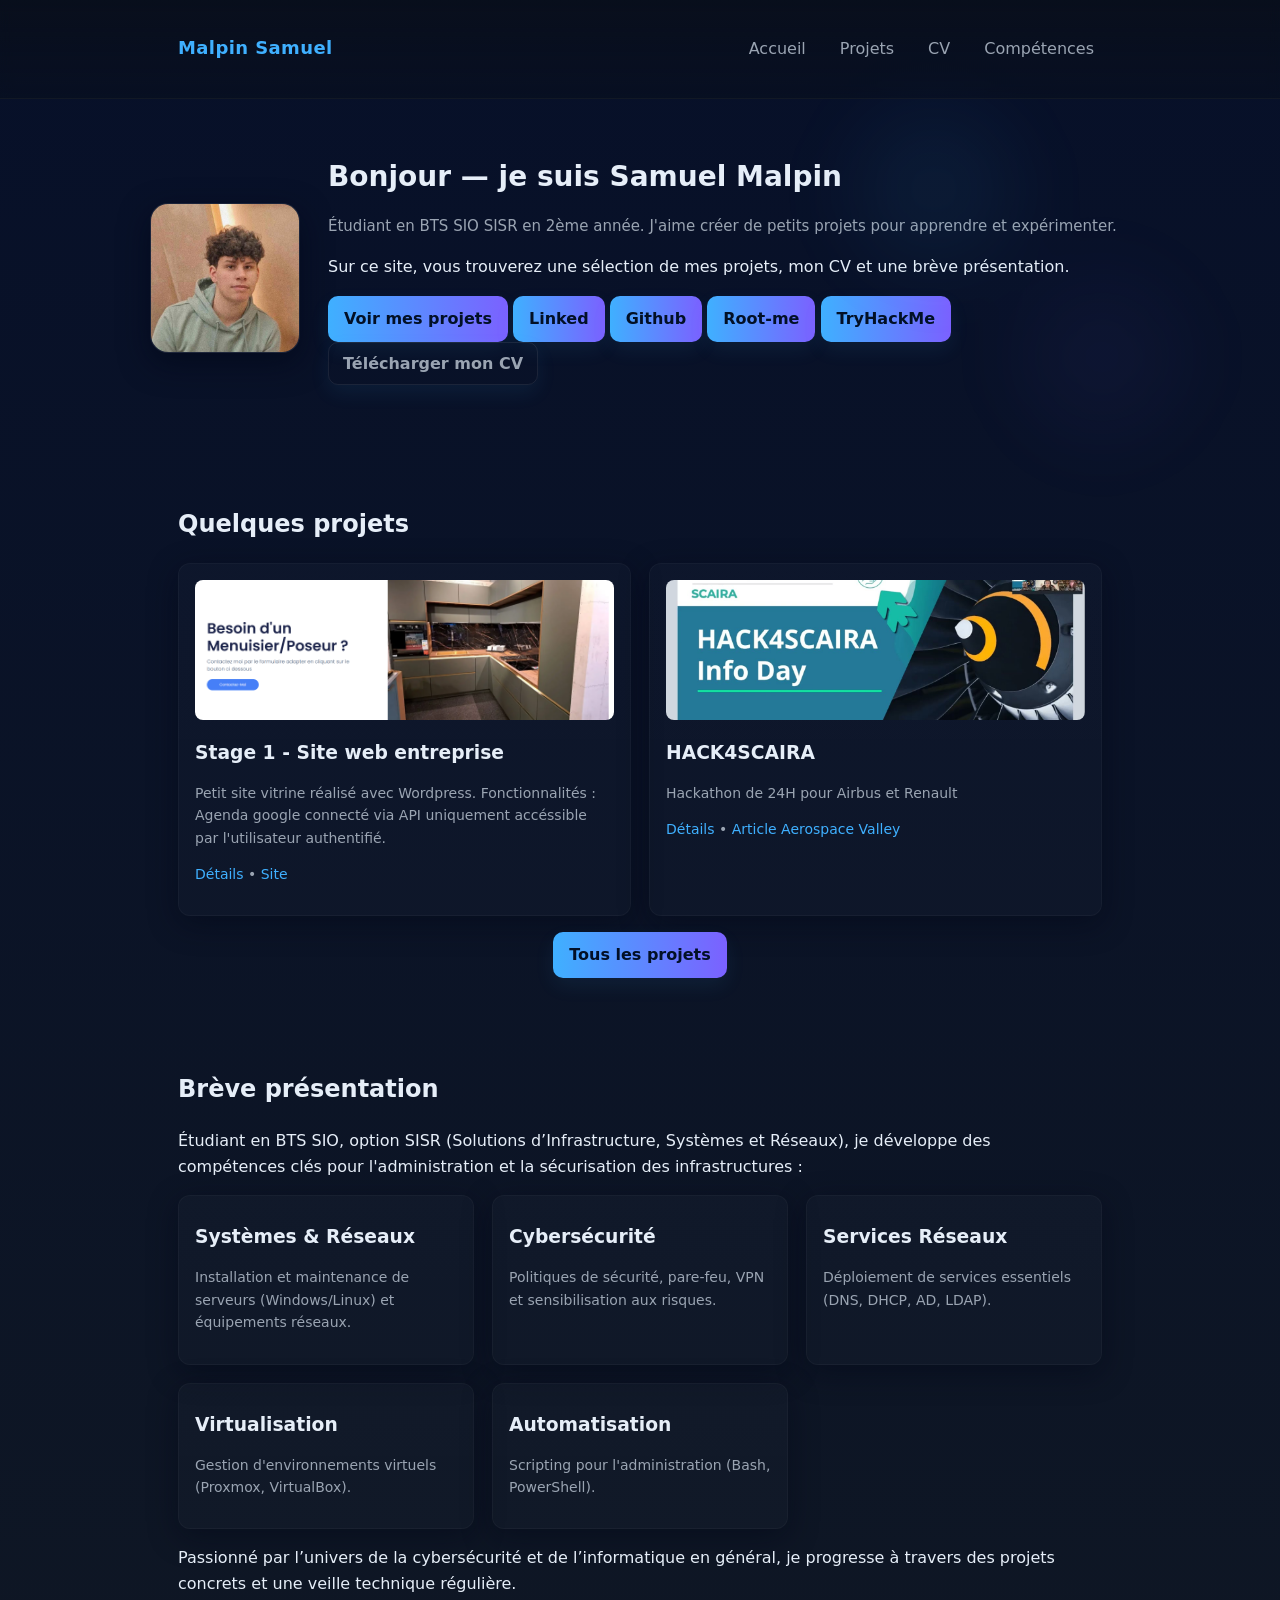
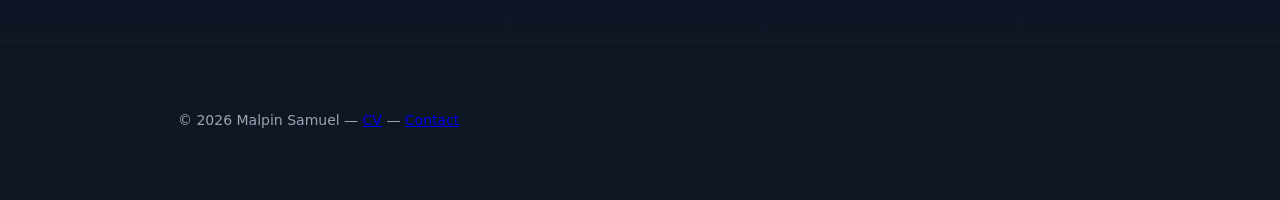
==== commit 05cf706a: "Add CTF page, assets and project updates Add a new Capture The Flag (La Rochelle) project page and f" ====
--- a/index.html
+++ b/index.html
@@ -34,6 +34,10 @@
         <p>Sur ce site, vous trouverez une sélection de mes projets, mon CV et une brève présentation.</p>
         <p class="cta">
           <a class="btn" href="./projects.html">Voir mes projets</a>
+          <a class="btn" href="https://www.linkedin.com/in/samuel-malpin-a26860328/">Linked</a>
+          <a class="btn" href="https://github.com/samuelmalpin">Github</a>
+          <a class="btn" href="https://www.root-me.org/samuelmalpin">Root-me</a>
+          <a class="btn" href="https://tryhackme.com/p/samuel.mlp">TryHackMe</a>
           <a class="btn btn-outline" href="./assets/CVpro.pdf">Télécharger mon CV</a>
         </p>
       </div>
@@ -54,7 +58,7 @@
           <img src="./assets/logohackathon.jpg" alt="Projet 2" />
           <h3>HACK4SCAIRA</h3>
           <p>Hackathon de 24H pour Airbus et Renault</p>
-          <p><a class="link" href="./hack4scaira.html">Détails</a></p>
+          <p><a class="link" href="./hack4scaira.html">Détails</a> • <a class="link" href="https://www.aerospace-valley.com/agenda/hack4scaira" target="_blank" rel="noopener noreferrer">Article Aerospace Valley</a></p>
         </article>
 
       </div>
--- a/css/style.css
+++ b/css/style.css
@@ -11,7 +11,7 @@
 }
 
 *{box-sizing:border-box}
-html,body{height:100%}
+html,body{min-height:100vh}
 body{
   font-family: Inter, system-ui, -apple-system, 'Segoe UI', Roboto, 'Helvetica Neue', Arial;
   margin:0;
@@ -48,7 +48,7 @@
 .btn-outline{background:transparent;border:1px solid rgba(255,255,255,0.08);color:var(--muted);padding:8px 14px;border-radius:10px}
 
 /* Grid & cards */
-.projects-preview .grid,.grid{display:grid;grid-template-columns:repeat(auto-fit,minmax(220px,1fr));gap:18px}
+.projects-preview .grid,.grid{display:grid;grid-template-columns:repeat(auto-fit,minmax(260px,1fr));gap:18px}
 .card{background:linear-gradient(180deg, rgba(255,255,255,0.02), rgba(255,255,255,0.015));padding:16px;border-radius:12px;border:1px solid rgba(255,255,255,0.03);box-shadow:0 8px 30px rgba(2,6,23,0.45);transition:transform .28s cubic-bezier(.2,.9,.2,1), box-shadow .28s, border-color .28s}
 .card:hover{transform:translateY(-8px);box-shadow:0 24px 60px rgba(2,6,23,0.6);border-color:rgba(63,176,255,0.12)}
 .card img{width:100%;height:140px;object-fit:cover;border-radius:8px}
@@ -167,6 +167,31 @@
   text-decoration: none;
 }
 
+.image-zoom-trigger {
+  display: block;
+  width: 100%;
+  padding: 0;
+  border: 0;
+  background: transparent;
+  cursor: zoom-in;
+}
+
+.image-zoom-trigger img {
+  display: block;
+}
+
+.card img.img-ctf-res {
+  width: 92%;
+  height: 120px;
+  margin: 0 auto;
+}
+
+.modal-image.modal-image-ctf-res {
+  width: 92%;
+  margin: 0 auto;
+  display: block;
+}
+
 @keyframes fadeIn {
   from {opacity: 0;}
   to {opacity: 1;}
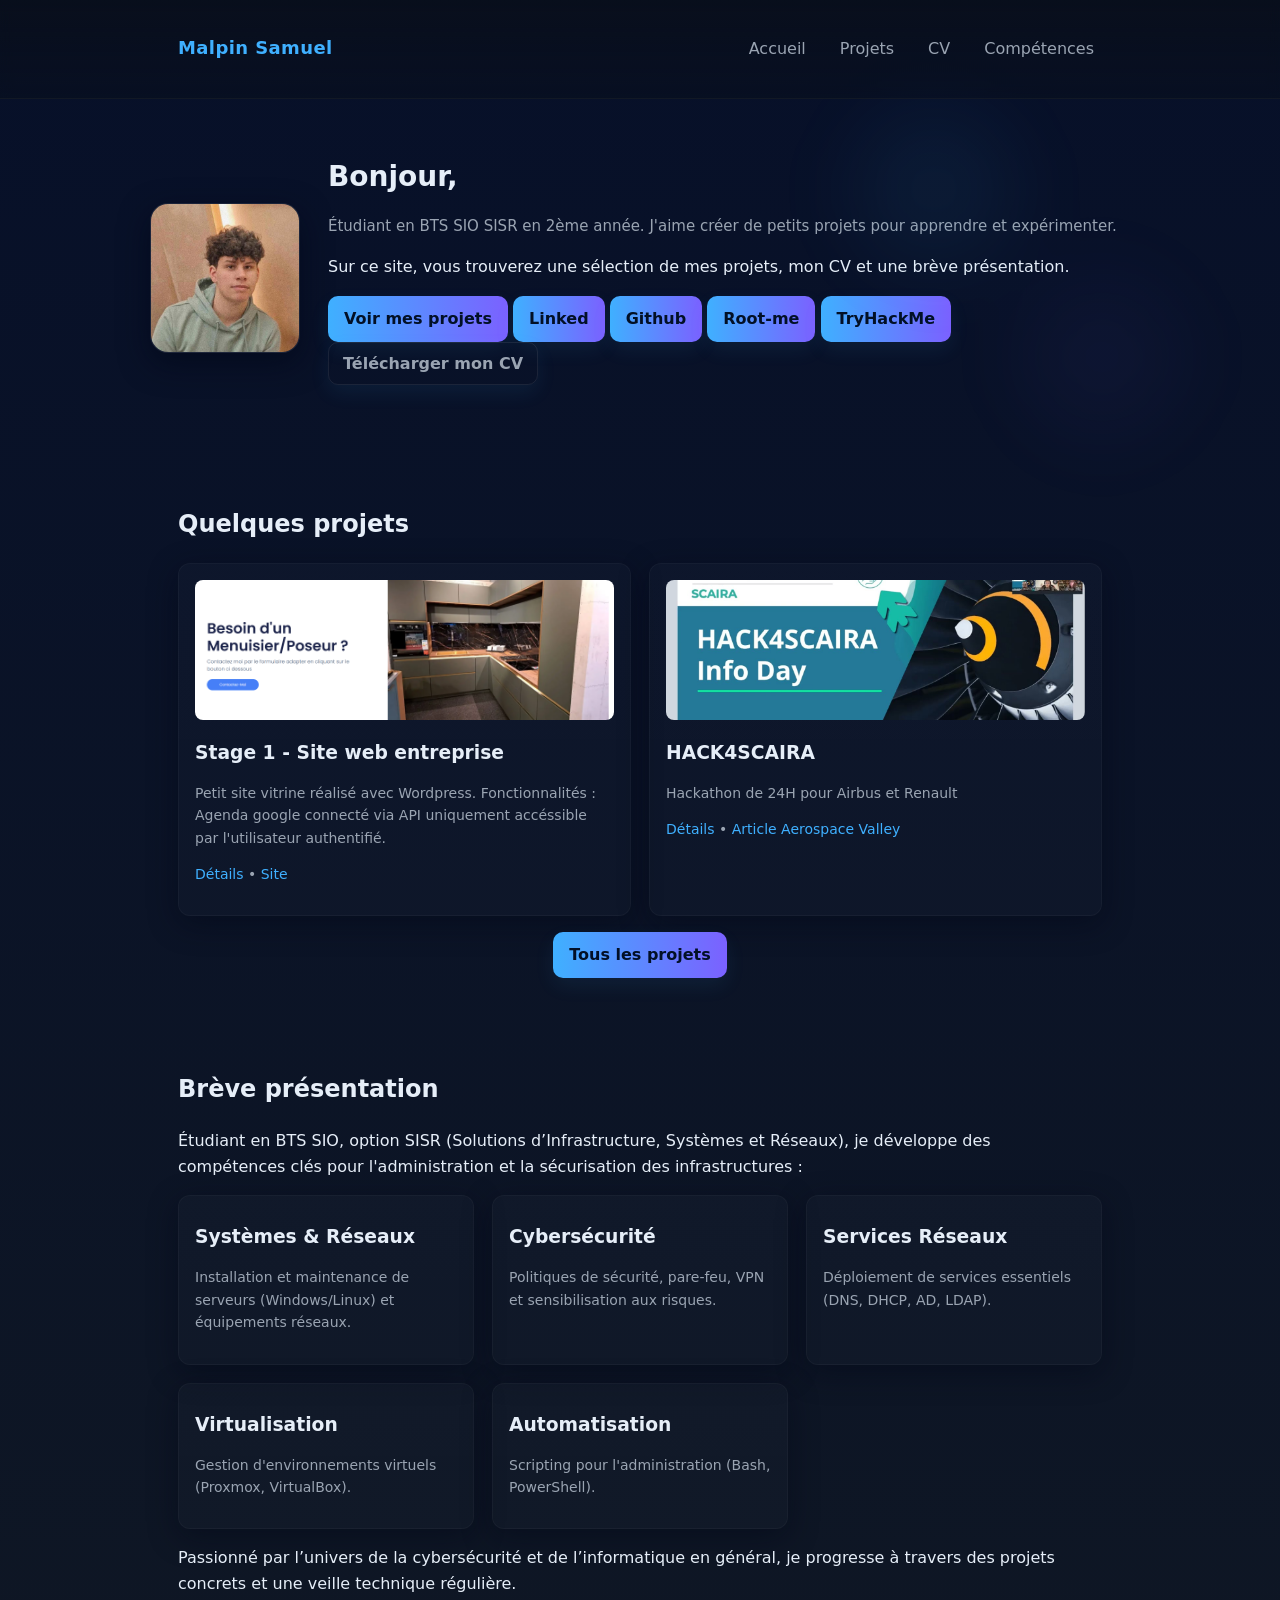
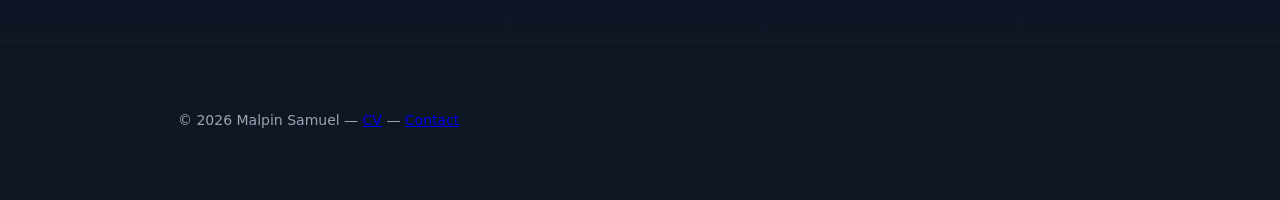
==== commit 79ed8405: "Update index.html" ====
--- a/index.html
+++ b/index.html
@@ -28,7 +28,7 @@
     <section class="hero container">
       <img class="profile" src="./assets/profilepic.jpg" alt="Photo profil" />
       <div class="hero-text">
-        <h1>Bonjour — je suis Samuel Malpin</h1>
+        <h1>Bonjour,</h1>
         <p class="lead">Étudiant en BTS SIO SISR en 2ème année. J'aime créer de petits projets pour apprendre et
           expérimenter.</p>
         <p>Sur ce site, vous trouverez une sélection de mes projets, mon CV et une brève présentation.</p>
--- a/css/style.css
+++ b/css/style.css
@@ -54,6 +54,15 @@
 .card img{width:100%;height:140px;object-fit:cover;border-radius:8px}
 .card h3{margin:10px 0 6px}
 .card p{color:var(--muted);font-size:14px}
+
+.projects-page .stage2-card img{
+  background:#fff;
+  padding:8px;
+  width:94%;
+  height:130px;
+  margin:0 auto;
+  display:block;
+}
 
 .center{text-align:center}
 
